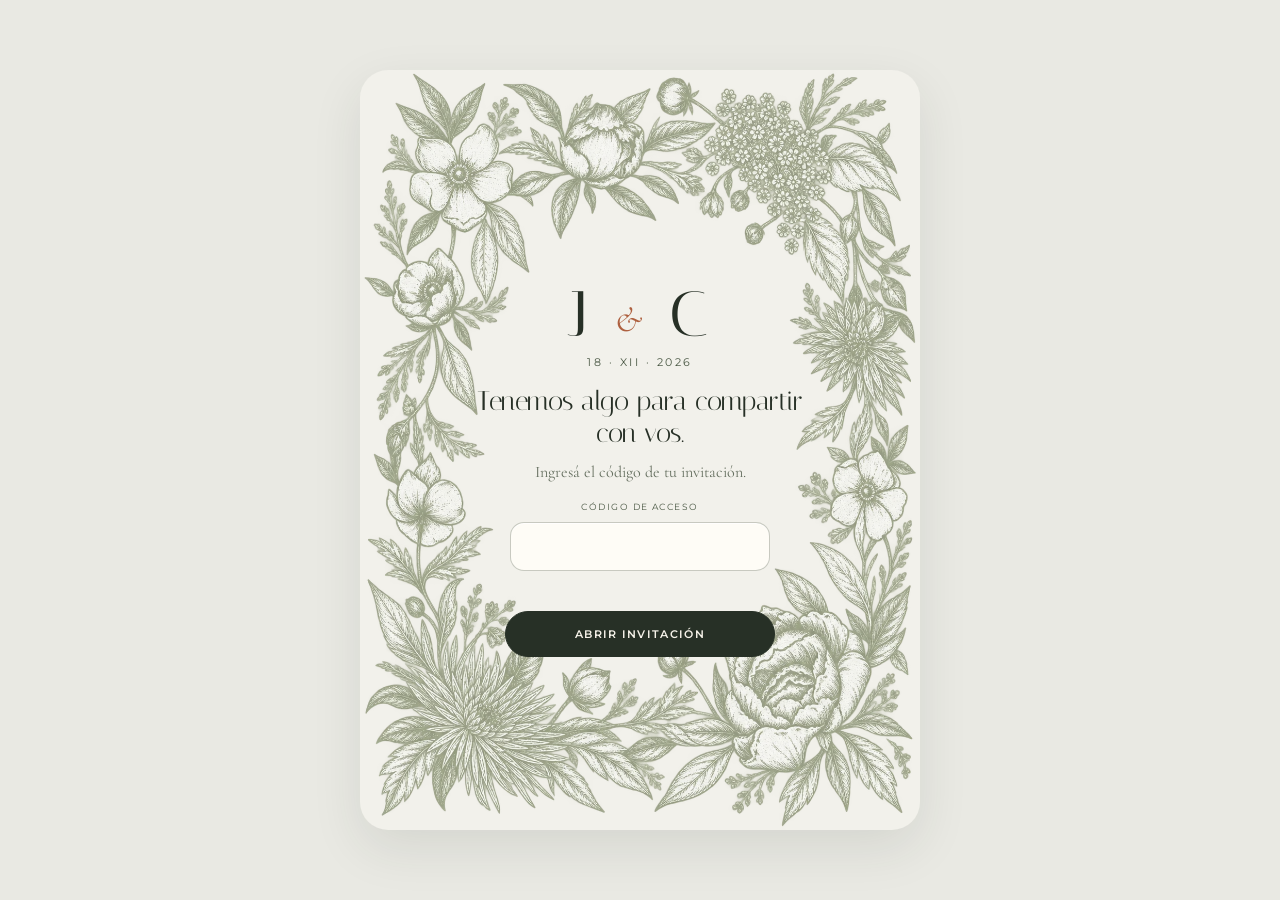
==== index.html @ aa89ef07 "Replace repeating card crop with scrolling botanical vines" ====
<!doctype html>
<html lang="es">
<head>
  <meta charset="utf-8">
  <meta name="viewport" content="width=device-width,initial-scale=1">
  <meta name="wedding-release" content="20260927-botanical-vine-1">
  <meta name="robots" content="noindex,nofollow,noarchive,nosnippet,noimageindex">
  <meta name="googlebot" content="noindex,nofollow,noarchive,nosnippet,noimageindex">
  <meta name="bingbot" content="noindex,nofollow,noarchive,nosnippet,noimageindex">
  <meta name="wedding-api" content="https://boda-api.13-140-183-198.sslip.io">
  <title>Julián & Carla — 18 de diciembre de 2026</title>
  <link rel="icon" href="data:image/svg+xml,%3Csvg xmlns='http://www.w3.org/2000/svg' viewBox='0 0 64 64'%3E%3Crect width='64' height='64' rx='16' fill='%23f4efe5'/%3E%3Ctext x='32' y='39' text-anchor='middle' font-size='24' fill='%2357674f'%3EJ%26C%3C/text%3E%3C/svg%3E">
  <meta property="og:title" content="Julián & Carla — 18 de diciembre de 2026">
  <meta property="og:description" content="Julián & Carla · 18 de diciembre de 2026 · Jujuy.">
  <link rel="preconnect" href="https://fonts.googleapis.com">
  <link rel="preconnect" href="https://fonts.gstatic.com" crossorigin>
  <link href="https://fonts.googleapis.com/css2?family=Italiana&family=Cormorant+Garamond:ital,wght@0,400;0,500;0,600;1,400;1,500&family=Montserrat:wght@500;600&display=swap" rel="stylesheet">
  <link rel="stylesheet" href="assets/styles.css?v=20260927-botanical-vine-1">
</head>
<body class="locked">
<div id="gate">
  <div class="gate-box card">
    <div class="gate-monogram" aria-hidden="true">J <span>&</span> C</div>
    <div class="eyebrow gate-date">18 · XII · 2026</div>
    <p class="gate-intro" data-site-copy="gate_intro">Tenemos algo para compartir con vos.</p>
    <p class="muted gate-help" data-site-copy="gate_help">Ingresá el código de tu invitación.</p>
    <form id="gateForm">
      <label class="gate-label" for="gateCode" data-site-copy="gate_label">Código de acceso</label>
      <input id="gateCode" class="field gate-code" inputmode="text" autocomplete="off" maxlength="12" aria-label="Código de acceso">
      <p id="gateError" class="gate-error" aria-live="polite"></p>
      <button class="btn primary gate-submit" type="submit" data-site-copy="gate_submit">Abrir invitación</button>
    </form>
    <button id="configRetry" class="btn hidden" type="button">Reintentar</button>
  </div>
</div>

<div id="site" class="hidden">
  <div class="frame"></div>
  <header class="hero wrap">
    <div class="eyebrow"><span id="heroLocation">San Pablo de Reyes · Jujuy</span> · <span>18 · XII · 2026</span></div>
    <h1 class="display">Julián <span class="amp">&</span> Carla</h1>
    <p class="muted" data-site-copy="hero_intro">Queremos compartir este día con vos.</p>
    <div class="countdown" id="countdown" aria-label="Cuenta regresiva">
      <div><strong id="cdDays">00</strong><span class="eyebrow" data-site-copy="countdown_days">Días</span></div>
      <div><strong id="cdHours">00</strong><span class="eyebrow" data-site-copy="countdown_hours">Hs</span></div>
      <div><strong id="cdMinutes">00</strong><span class="eyebrow" data-site-copy="countdown_minutes">Min</span></div>
      <div><strong id="cdSeconds">00</strong><span class="eyebrow" data-site-copy="countdown_seconds">Seg</span></div>
    </div>
    <div class="hero-actions">
      <a class="btn primary" href="#rsvp" data-site-copy="hero_confirm_btn">Confirmar asistencia</a>
      <a class="btn" href="#lugares" data-site-copy="hero_maps_btn">Horarios y mapas</a>
    </div>
  </header>

  <main>
    <section id="lugares">
      <div class="wrap">
        <div class="section-title">
          <div class="eyebrow" data-site-copy="places_eyebrow">Ceremonia & celebración</div>
          <h2 class="display" data-site-copy="places_title">El casamiento</h2>
          <p class="muted" data-site-copy="places_intro">Los dos lugares quedan muy cerca entre sí.</p>
        </div>
        <div class="event-grid">
          <article class="event card">
            <div class="eyebrow" data-site-copy="ceremony_eyebrow">I · Ceremonia</div>
            <div class="event-time" id="ceremonyTime">17:00</div>
            <h3 id="ceremonyTitle">Santa Misa de Casamiento</h3>
            <p id="ceremonyPlace">Iglesia San Pedro y San Pablo</p>
            <a class="muted small address-link celebrate-link" id="ceremonyAddress" target="_blank" rel="noopener" href="https://www.google.com/maps/dir/?api=1&destination=-24.14581,-65.39445">Carlos Figueroa · San Pablo de Reyes · Jujuy ↗</a>
            <div class="map">
              <iframe id="ceremonyMap" loading="lazy" referrerpolicy="no-referrer-when-downgrade" title="Mapa de la ceremonia"></iframe>
            </div>
            <div class="map-actions">
              <a id="ceremonyDirections" class="btn soft celebrate-link" target="_blank" rel="noopener" href="https://www.google.com/maps/dir/?api=1&destination=-24.14581,-65.39445" data-site-copy="maps_directions">Cómo llegar ↗</a>
            </div>
          </article>

          <article class="event card">
            <div class="eyebrow" data-site-copy="celebration_eyebrow">II · Celebración</div>
            <div class="event-time" id="celebrationTime">18:30</div>
            <h3 id="celebrationTitle">Recepción, cena & fiesta</h3>
            <p id="celebrationPlace">Quincho · San Pablo de Reyes</p>
            <a class="muted small address-link celebrate-link" id="celebrationAddress" target="_blank" rel="noopener" href="https://www.google.com/maps/dir/?api=1&destination=-24.14816,-65.39326">A unos 300 metros de la ceremonia · abrir ubicación ↗</a>
            <div class="map">
              <iframe id="celebrationMap" loading="lazy" referrerpolicy="no-referrer-when-downgrade" title="Mapa de la celebración"></iframe>
            </div>
            <div class="map-actions">
              <a id="celebrationDirections" class="btn soft celebrate-link" target="_blank" rel="noopener" href="https://www.google.com/maps/dir/?api=1&destination=-24.14816,-65.39326" data-site-copy="maps_directions">Cómo llegar ↗</a>
            </div>
          </article>
        </div>
      </div>
    </section>

    <section id="dress">
      <div class="narrow">
        <div class="section-title">
          <div class="eyebrow" data-site-copy="dress_eyebrow">Dress code</div>
          <h2 class="display" id="dressTitle">Estética Edén</h2>
        </div>
        <div class="note-box card">
          <p id="dressConcept"><em>Una gala fresca, sofisticada y luminosa, inspirada en la naturaleza al atardecer.</em></p>
          <p class="small muted" id="dressDetails">Formal elegante. No hace falta comprar de nuevo: un buen accesorio puede terminar de llevar el conjunto al tono de la noche.</p>
        </div>
      </div>
    </section>

    <section id="rsvp">
      <div class="narrow">
        <div class="section-title">
          <div class="eyebrow" data-site-copy="rsvp_eyebrow">R.S.V.P.</div>
          <h2 class="display" data-site-copy="rsvp_title">¿Nos acompañás?</h2>
          <p class="muted"><span data-site-copy="rsvp_deadline_intro"></span> <span id="rsvpDeadline"></span>.</p>
        </div>
        <form id="rsvpForm" class="rsvp-card card" novalidate>
          <div class="choice-grid">
            <label class="choice">
              <input type="radio" name="attendance" value="yes" checked>
              <strong data-site-copy="attendance_yes">Sí</strong><span class="eyebrow" data-site-copy="attendance_yes_label">Voy</span>
            </label>
            <label class="choice">
              <input type="radio" name="attendance" value="no">
              <strong data-site-copy="attendance_no">No</strong><span class="eyebrow" data-site-copy="attendance_no_label">No podré ir</span>
            </label>
          </div>

          <div class="form-row">
            <label class="label" for="fullName" data-site-copy="name_label">Nombre y apellido *</label>
            <input class="field" id="fullName" autocomplete="name" required>
          </div>
          <div class="form-grid form-row">
            <div><label class="label" for="phone" data-site-copy="phone_label">WhatsApp / teléfono</label><input class="field" id="phone" autocomplete="tel"></div>
            <div><label class="label" for="email" data-site-copy="email_label">Email</label><input class="field" id="email" type="email" autocomplete="email"></div>
          </div>

          <div id="attendingFields">
            <div class="form-grid form-row">
              <div>
                <label class="label" for="seats" id="seatsLabel">Lugares a reservar</label>
                <input class="field" id="seats" type="number" min="1" step="1" value="1" required inputmode="numeric">
                <div class="small muted" id="seatsHint" data-site-copy="seats_hint">La cantidad disponible se ajusta a tu invitación.</div>
              </div>
              <div>
                <label class="label" for="diet" data-site-copy="diet_label">Restricción alimentaria</label>
                <input class="field" id="diet" data-site-copy-placeholder="diet_placeholder" placeholder="Solo si hace falta">
              </div>
            </div>
            <div class="form-row">
              <label class="label" for="song" data-site-copy="song_label">Una canción que no puede faltar</label>
              <input class="field" id="song" data-site-copy-placeholder="song_placeholder" placeholder="Tema — artista (opcional)">
            </div>
          </div>

          <div id="declineMessage" class="note-box card hidden form-row">
            <p data-site-copy="decline_body">Gracias por avisarnos. Nos alegra que hayas pasado por acá y esperamos compartir muchas otras cosas con vos.</p>
            <p class="small muted" data-site-copy="decline_gift_note">Al marcar que no venís, no se genera ningún importe de tarjeta. La parte de regalos queda simplemente como una opción, por si en algún momento querés tener un gesto con nosotros.</p>
          </div>

          <div class="form-row">
            <label class="label" for="message" data-site-copy="message_label">Dedicatoria / nota</label>
            <textarea class="field" id="message" rows="2" data-site-copy-placeholder="message_placeholder" placeholder="Unas palabras, si querés"></textarea>
          </div>
          <button id="rsvpSubmit" class="btn primary" type="submit" style="width:100%;margin-top:22px" data-site-copy="submit_rsvp">Enviar confirmación</button>
          <div id="rsvpStatus" class="form-status hidden" role="status" aria-live="polite"></div>
        </form>
      </div>
    </section>

    <section id="regalos">
      <div class="narrow">
        <div class="section-title">
          <div class="eyebrow" data-site-copy="gift_eyebrow">Tarjeta & regalos</div>
          <h2 class="display" data-site-copy="gift_title">Celebrar con ustedes ya es mucho</h2>
          <p class="muted gift-intro" data-site-copy="gift_intro">Acá dejamos todo claro y simple para que cada uno elija con tranquilidad.</p>
        </div>
        <div class="gift-grid">
          <article id="ticketCard" class="gift-card card gift-card-ticket">
            <div class="eyebrow" data-site-copy="ticket_eyebrow">Si venís</div>
            <h3 class="display" style="font-size:2rem;margin:.4rem 0" data-site-copy="ticket_title">Tarjeta de la celebración</h3>
            <div class="price" id="ticketPrice"></div>
            <p class="muted small" id="ticketText"></p>
          </article>
          <article class="gift-card card gift-card-present">
            <div class="eyebrow" data-site-copy="present_eyebrow">Si querés tener un gesto</div>
            <h3 class="display" style="font-size:2rem;margin:.4rem 0" data-site-copy="present_title">Regalos</h3>
            <p data-site-copy="present_body">Nos va a alegrar cualquier regalo que nazca de vos: algo elegido, algo hecho por vos o simplemente unas palabras.</p>
            <p class="muted small" data-site-copy="present_transfer">Y si preferís ayudarnos con dinero para esta nueva etapa, también podés hacerlo por transferencia, con el monto que te resulte bien.</p>
          </article>
        </div>

        <article id="paymentCard" class="gift-card card hidden" style="margin-top:18px">
          <div class="eyebrow" data-site-copy="transfer_eyebrow">Datos para transferencia</div>
          <div class="bank-grid">
            <span data-site-copy="transfer_holder">Titular</span><strong id="bankHolder"></strong><span></span>
            <span data-site-copy="transfer_alias">Alias</span><strong id="bankAlias"></strong><button class="copy" type="button" data-copy="bankAlias" data-site-copy="copy_button">Copiar</button>
            <span data-site-copy="transfer_cbu">CBU/CVU</span><strong id="bankCbu"></strong><button class="copy" type="button" data-copy="bankCbu" data-site-copy="copy_button">Copiar</button>
          </div>
          <a id="mpLink" class="btn primary hidden" target="_blank" rel="noopener" style="margin-top:18px" data-site-copy="mercadopago_button">Mercado Pago ↗</a>
        </article>
      </div>
    </section>
    <section id="instagramSection" class="hidden instagram-section">
      <div class="wrap">
        <div class="section-title">
          <div class="eyebrow" data-site-copy="instagram_eyebrow">Instagram</div>
          <h2 class="display" id="instagramHeading" data-site-copy="instagram_title">Momentos de la boda</h2>
          <p class="muted" id="instagramIntro" data-site-copy="instagram_intro">Fotos y videos compartidos desde nuestro Instagram.</p>
        </div>
        <div id="instagramGrid" class="instagram-grid" aria-live="polite"></div>
        <div class="instagram-actions">
          <a id="instagramProfile" class="btn soft hidden" target="_blank" rel="noopener noreferrer" data-site-copy="instagram_button">Ver Instagram ↗</a>
        </div>
      </div>
    </section>
  </main>

  <footer class="wrap">
    <div class="display">Julián & Carla</div>
    <div class="eyebrow" data-site-copy="footer_date">18 de diciembre de 2026 · Jujuy</div>
  </footer>
</div>

<script src="assets/app.js?v=20260927-botanical-vine-1" defer></script>
<script src="assets/updates.js?v=20260927-botanical-vine-1" defer></script>
</body>
</html>
---- assets/styles.css ----
:root{
  --paper:#f6f2e9;--parchment:#efe9db;--ink:#273026;--olive:#4a5844;
  --sage:#7c8b6f;--clay:#ae603f;--line:#cbc3b2;--white:#fffdf8;
  --ok:#2f6b4e;--warn:#9a6a25;--danger:#9d4639
}
*{box-sizing:border-box}
html{scroll-behavior:smooth}
body{margin:0;background:var(--paper);color:var(--ink);font-family:"Cormorant Garamond",Georgia,serif;font-size:18px;line-height:1.5}
body.locked{overflow:hidden}
a{color:inherit}
img,iframe{max-width:100%}
button,input,select,textarea{font:inherit}
button{cursor:pointer}
.hidden{display:none!important}
.wrap{width:min(1120px,calc(100% - 32px));margin:auto}
.narrow{width:min(760px,calc(100% - 32px));margin:auto}
.eyebrow{font-family:Montserrat,Arial,sans-serif;text-transform:uppercase;letter-spacing:.24em;font-size:.66rem;color:var(--olive)}
.display{font-family:Italiana,Georgia,serif;font-weight:400}
.muted{color:#667060}
.small{font-size:.9rem}
.card{border:1px solid var(--line);background:rgba(255,255,255,.48);box-shadow:0 12px 38px rgba(39,48,38,.04)}
.btn{display:inline-flex;align-items:center;justify-content:center;gap:.45rem;min-height:46px;padding:.75rem 1rem;border:1px solid var(--ink);text-decoration:none;font-family:Montserrat,Arial,sans-serif;text-transform:uppercase;letter-spacing:.12em;font-size:.68rem;font-weight:600;background:transparent;color:var(--ink)}
.btn.primary{background:var(--ink);color:var(--paper)}
.btn.soft{border-color:var(--line);background:rgba(255,255,255,.55)}
.btn:focus-visible,.field:focus-visible{outline:3px solid rgba(124,139,111,.35);outline-offset:2px}
.field{width:100%;border:0;border-bottom:1px solid var(--line);background:transparent;padding:.72rem .15rem;color:var(--ink);outline:0}
.field.boxed{border:1px solid var(--line);background:white;padding:.62rem .7rem}
label.label{display:block;margin-bottom:.25rem;font-family:Montserrat,Arial,sans-serif;text-transform:uppercase;letter-spacing:.13em;font-size:.63rem;color:var(--olive)}
#gate{position:fixed;inset:0;z-index:1000;display:grid;place-items:center;background:radial-gradient(circle at 50% 18%,rgba(255,255,255,.95) 0,#f7f2e8 42%,#e9dfce 100%);padding:24px;overflow:hidden}
#gate:before,#gate:after,#site:before,#site:after{content:"";pointer-events:none;background:
  radial-gradient(ellipse 24px 54px at 30% 8%,rgba(74,88,68,.18) 0 42%,transparent 45%),
  radial-gradient(ellipse 28px 62px at 62% 20%,rgba(124,139,111,.18) 0 42%,transparent 45%),
  radial-gradient(ellipse 22px 50px at 32% 34%,rgba(74,88,68,.14) 0 42%,transparent 45%),
  radial-gradient(ellipse 30px 66px at 66% 48%,rgba(124,139,111,.17) 0 42%,transparent 45%),
  radial-gradient(ellipse 22px 52px at 30% 63%,rgba(74,88,68,.13) 0 42%,transparent 45%),
  radial-gradient(ellipse 27px 60px at 62% 78%,rgba(124,139,111,.16) 0 42%,transparent 45%),
  linear-gradient(80deg,transparent 48.5%,rgba(74,88,68,.18) 49%,rgba(74,88,68,.18) 50%,transparent 50.5%)}
#gate:before,#gate:after{position:absolute;width:170px;height:560px;opacity:.85}
#gate:before{left:-36px;top:-34px;transform:rotate(-8deg)}
#gate:after{right:-40px;bottom:-44px;transform:scaleX(-1) rotate(-7deg)}
#site{position:relative;isolation:isolate}
#site:before,#site:after{position:fixed;top:7vh;width:145px;height:78vh;z-index:0;opacity:.62}
#site:before{left:-38px;transform:rotate(-5deg)}
#site:after{right:-42px;transform:scaleX(-1) rotate(-5deg)}
#site>header,#site>main,#site>footer{position:relative;z-index:1}
.gate-box{position:relative;width:min(470px,100%);text-align:center;padding:48px 34px 38px;border-color:rgba(74,88,68,.22);background:rgba(255,253,248,.72);backdrop-filter:blur(10px);box-shadow:0 24px 70px rgba(39,48,38,.08)}
.gate-monogram{font-family:Italiana,Georgia,serif;font-size:clamp(2.8rem,10vw,4.7rem);line-height:1;letter-spacing:.04em;color:var(--ink);margin-bottom:14px}
.gate-monogram span{font-family:"Cormorant Garamond",serif;font-style:italic;color:var(--clay);font-size:.56em;vertical-align:.12em;margin:0 .08em}
.gate-date{margin-bottom:22px}
.gate-intro{font-family:Italiana,Georgia,serif;font-size:clamp(1.45rem,5vw,2rem);line-height:1.2;margin:0 auto 10px;max-width:340px}
.gate-help{margin:0 auto 26px;font-size:1rem}
.gate-label{display:block;margin:0 0 8px;font-family:Montserrat,Arial,sans-serif;text-transform:uppercase;letter-spacing:.16em;font-size:.58rem;color:var(--olive)}
.gate-code{display:block;margin:0 auto;max-width:260px;border:1px solid rgba(74,88,68,.3);background:rgba(255,255,255,.82);padding:.92rem 1rem;text-transform:uppercase;text-align:center;letter-spacing:.24em;font-family:Montserrat,Arial,sans-serif;font-size:1.05rem;border-radius:2px;box-shadow:inset 0 1px 0 rgba(255,255,255,.75)}
.gate-code::placeholder{color:#9a9f94;letter-spacing:.18em}
.gate-code:focus{border-color:var(--olive);background:#fffdf8;box-shadow:0 0 0 4px rgba(124,139,111,.12)}
.gate-error{min-height:1.5rem;margin:.6rem 0 .4rem;color:var(--clay);font-size:.85rem}
.gate-submit{min-width:200px;padding:.82rem 1.2rem}
.frame{position:fixed;inset:12px;border:1px solid var(--line);pointer-events:none;z-index:50}
.hero{padding:88px 0 68px;text-align:center}
.hero h1{font-size:clamp(4rem,15vw,9rem);line-height:.82;margin:30px 0 18px}
.hero .amp{font-family:"Cormorant Garamond",serif;font-style:italic;color:var(--clay);font-size:.5em}
.hero .meta{display:flex;justify-content:center;gap:12px;flex-wrap:wrap}
.countdown{display:flex;justify-content:center;margin:34px auto 0}
.countdown>div{min-width:86px;padding:0 20px;border-right:1px solid var(--line)}
.countdown>div:last-child{border:0}
.countdown strong{display:block;font-family:Italiana,serif;font-size:2.5rem;font-weight:400;line-height:1}
.hero-actions{display:flex;justify-content:center;gap:10px;flex-wrap:wrap;margin-top:32px}
section{padding:64px 0}
.section-title{text-align:center;margin-bottom:34px}
.section-title h2{font-size:clamp(2.5rem,8vw,4.5rem);line-height:1;margin:.2rem 0}
.event-grid{display:grid;grid-template-columns:1fr 1fr;gap:22px}
.event{padding:28px}
.event-time{font-family:Italiana,serif;font-size:4rem;line-height:1;margin:.5rem 0 1.1rem}
.event h3{font-family:Italiana,serif;font-size:2rem;font-weight:400;margin:.35rem 0}
.map{margin-top:20px;border:1px solid var(--line);overflow:hidden;background:#e8e3d9}
.map iframe{display:block;width:100%;height:245px;border:0}
.map-actions{display:flex;gap:8px;flex-wrap:wrap;margin-top:12px}
.note-box{padding:28px;text-align:center}
.note-box p{font-size:1.25rem;margin:.4rem 0}
.rsvp-card{padding:28px}
.choice-grid{display:grid;grid-template-columns:1fr 1fr;gap:12px}
.choice{border:1px solid var(--line);padding:18px;text-align:center;background:rgba(255,255,255,.38)}
.choice:has(input:checked){border-color:var(--ink);background:var(--parchment)}
.choice input{position:absolute;opacity:0;pointer-events:none}
.choice strong{display:block;font-family:Italiana,serif;font-size:2rem;font-weight:400}
.form-grid{display:grid;grid-template-columns:1fr 1fr;gap:18px}
.form-row{margin-top:18px}
.form-status{margin-top:14px;padding:12px 14px;border:1px solid var(--line);font-size:.95rem}
.form-status.ok{border-color:#8ab89e;background:#edf8f1;color:#28583f}
.form-status.err{border-color:#d6a096;background:#fff4f1;color:#7c352c}
.gift-intro{max-width:560px;margin:.7rem auto 0}
.gift-grid{display:grid;grid-template-columns:1fr 1fr;gap:18px}
.gift-card{position:relative;padding:30px;overflow:hidden}
.gift-card:before{content:"";position:absolute;left:0;right:0;top:0;height:3px;background:linear-gradient(90deg,var(--sage),transparent)}
.gift-card-present{background:linear-gradient(145deg,rgba(255,253,248,.78),rgba(239,233,219,.72))}
.gift-card-present p:first-of-type{font-size:1.18rem;line-height:1.45}
#seatsHint{margin-top:.45rem}
.price{font-family:Italiana,serif;font-size:3rem;color:var(--clay);line-height:1;margin:.5rem 0}
.bank-grid{display:grid;grid-template-columns:auto 1fr auto;gap:8px 12px;align-items:center;margin-top:16px}
.bank-grid span:nth-child(3n+1){font-family:Montserrat,sans-serif;text-transform:uppercase;letter-spacing:.12em;font-size:.58rem;color:var(--olive)}
.copy{border:0;background:transparent;border-bottom:1px solid var(--sage);font-family:Montserrat,sans-serif;text-transform:uppercase;letter-spacing:.08em;font-size:.58rem;color:var(--olive);padding:2px}
footer{text-align:center;padding:48px 0 88px}
footer .display{font-size:2.8rem}
.confetti-layer{position:fixed;inset:0;pointer-events:none;overflow:hidden;z-index:1200}
.confetti-piece{position:absolute;top:-8vh;width:7px;height:14px;border-radius:1px;opacity:.92;animation:fall var(--dur) cubic-bezier(.19,.74,.35,1) forwards;transform:rotate(var(--rot))}
@keyframes fall{to{transform:translate3d(var(--drift),110vh,0) rotate(calc(var(--rot) + 540deg));opacity:.15}}
@media(prefers-reduced-motion:reduce){html{scroll-behavior:auto}.confetti-layer{display:none}}
@media(max-width:760px){
  .frame{inset:6px}.hero{padding-top:72px}.event-grid,.gift-grid,.form-grid{grid-template-columns:1fr}
  .countdown>div{min-width:68px;padding:0 10px}.countdown strong{font-size:2rem}
  .event{padding:22px}.rsvp-card,.gift-card{padding:22px}
  #gate:before,#gate:after{width:96px;height:390px;opacity:.58}
  #gate:before{left:-34px;top:-12px}#gate:after{right:-36px;bottom:-18px}
  #site:before,#site:after{width:78px;height:64vh;opacity:.42}
  #site:before{left:-28px}#site:after{right:-30px}
}

.address-link{display:inline-block;margin-top:.15rem;text-decoration:underline;text-decoration-color:rgba(74,88,68,.32);text-underline-offset:.22em}
.address-link:hover{color:var(--ink);text-decoration-color:currentColor}

/* Editorial botanical pass — scenery scrolls with the invitation */
body{background:radial-gradient(circle at 18% 8%,rgba(124,139,111,.07),transparent 24rem),radial-gradient(circle at 88% 28%,rgba(174,96,63,.055),transparent 28rem),var(--paper)}
#site{overflow:hidden;background:linear-gradient(180deg,rgba(255,253,248,.18),transparent 16%,rgba(239,233,219,.18) 66%,transparent)}
#site:before,#site:after{position:absolute;top:90px;bottom:80px;width:160px;height:auto;z-index:0;opacity:.62;background-repeat:repeat-y;background-size:150px 590px}
#site:before{left:-34px;transform:rotate(-3deg)}#site:after{right:-38px;transform:scaleX(-1) rotate(-3deg)}
.hero{position:relative;min-height:78vh;display:flex;flex-direction:column;justify-content:center}
.hero:before{content:"J · C";position:absolute;inset:auto 0 50%;transform:translateY(50%);z-index:-1;font:400 clamp(8rem,28vw,22rem)/1 Italiana,Georgia,serif;letter-spacing:.02em;color:rgba(74,88,68,.035);white-space:nowrap;overflow:hidden}
.hero:after{content:"";width:72px;height:1px;background:var(--clay);opacity:.58;margin:30px auto 0}
main>section{position:relative}
main>section:nth-child(even){background:linear-gradient(90deg,transparent,rgba(255,253,248,.6) 16%,rgba(255,253,248,.6) 84%,transparent);border-block:1px solid rgba(203,195,178,.42)}
.section-title:after{content:"✦";display:block;margin:.9rem auto 0;color:var(--clay);font-size:.72rem;opacity:.62}
.card{border-radius:22px;box-shadow:0 18px 55px rgba(39,48,38,.065)}
.event,.gift-card,.rsvp-card,.note-box{transition:transform .25s ease,box-shadow .25s ease,border-color .25s ease}
.event:hover,.gift-card:hover{transform:translateY(-3px);box-shadow:0 24px 66px rgba(39,48,38,.095);border-color:rgba(74,88,68,.32)}
.event{background:linear-gradient(155deg,rgba(255,253,248,.78),rgba(239,233,219,.38))}
.event-time{color:var(--clay);text-shadow:0 1px 0 rgba(255,255,255,.7)}
.btn{border-radius:999px;transition:transform .2s ease,box-shadow .2s ease,background .2s ease}.btn:hover{transform:translateY(-1px);box-shadow:0 8px 20px rgba(39,48,38,.09)}
.gate-box{border-radius:26px}.gate-code{border-radius:14px}.choice{border-radius:16px}
@media(max-width:760px){#site:before,#site:after{width:86px;opacity:.40;background-size:82px 470px;top:110px;bottom:50px}.hero{min-height:72vh}.hero:before{font-size:clamp(7rem,42vw,12rem)}main>section:nth-child(even){background:rgba(255,253,248,.42)}}

.instagram-grid{display:grid;grid-template-columns:repeat(3,minmax(0,1fr));gap:14px}.instagram-card{position:relative;display:block;aspect-ratio:1;border-radius:22px;overflow:hidden;background:#eee}.instagram-card img{width:100%;height:100%;object-fit:cover;display:block}.instagram-badge{position:absolute;right:10px;top:10px;background:rgba(35,40,33,.78);color:#fff;padding:6px 9px;border-radius:999px}.instagram-actions{text-align:center;margin-top:18px}@media(max-width:720px){.instagram-grid{grid-template-columns:repeat(2,minmax(0,1fr));gap:10px}.instagram-card{border-radius:16px}}

.instagram-empty{grid-column:1/-1;text-align:center;padding:28px 22px;border-radius:22px}.instagram-empty strong{font-family:Italiana,serif;font-size:clamp(1.7rem,4vw,2.4rem);font-weight:400}.instagram-empty p{max-width:620px;margin:10px auto 0}

/* Botanical engraving: the invitation copy remains live, editable HTML. */
#gate{padding:12px;background:#e9e9e3;grid-template-columns:minmax(0,1fr)}
#gate:before,#gate:after{display:none}
.gate-box{
  isolation:isolate;display:flex;flex-direction:column;justify-content:center;
  width:min(560px,100%);max-width:100%;min-width:0;margin-inline:auto;height:min(760px,calc(100dvh - 24px));min-height:530px;
  padding:clamp(148px,22vh,188px) clamp(75px,8vw,110px) clamp(118px,17vh,148px);
  border:0;border-radius:28px;background:#f2f1eb;backdrop-filter:none;
  box-shadow:0 18px 50px rgba(39,48,38,.10)
}
.gate-box:before{
  content:"";position:absolute;inset:0;z-index:-1;pointer-events:none;opacity:.58;
  background:url("botanical-frame.webp") center/100% 100% no-repeat
}
.gate-monogram{font-size:clamp(2.4rem,8vw,4rem);margin-bottom:8px}
.gate-date{margin-bottom:14px}
.gate-intro{font-size:clamp(1.25rem,4vw,1.7rem)}
.gate-help{margin-bottom:16px}
.gate-submit{min-width:0;width:min(100%,270px);margin-inline:auto}
.gate-code{width:100%;padding:.7rem .45rem;background:rgba(255,253,248,.9)}
.frame{inset:8px;border:1px solid rgba(74,88,68,.32);border-radius:18px}
#site:before,#site:after{
  position:absolute;top:0;bottom:0;height:auto;width:clamp(82px,18vw,190px);
  opacity:.32;background-image:url("botanical-vine.webp");
  background-repeat:repeat-y;background-size:300px 450px;
  mask-image:linear-gradient(to right,#000 0%,#000 65%,transparent 100%)
}
#site:before{left:0;background-position:left top;transform:none}
#site:after{right:0;background-position:left top;transform:scaleX(-1)}
@media(max-width:760px){
  .gate-box{padding-left:23%;padding-right:23%;min-height:510px}
  .gate-monogram{font-size:clamp(2.2rem,9vw,3.2rem)}
  .gate-intro{font-size:clamp(1.08rem,4.2vw,1.4rem)}
  .gate-help{font-size:.88rem}
  .gate-code{font-size:.92rem}
  .gate-submit{font-size:.6rem;letter-spacing:.06em}
  #site:before,#site:after{width:100px;opacity:.24;background-size:170px 255px}
}
@media(max-height:640px){
  #gate{overflow:auto;align-items:start}
  .gate-box{height:auto;min-height:620px;margin:auto;padding-top:140px;padding-bottom:120px}
}
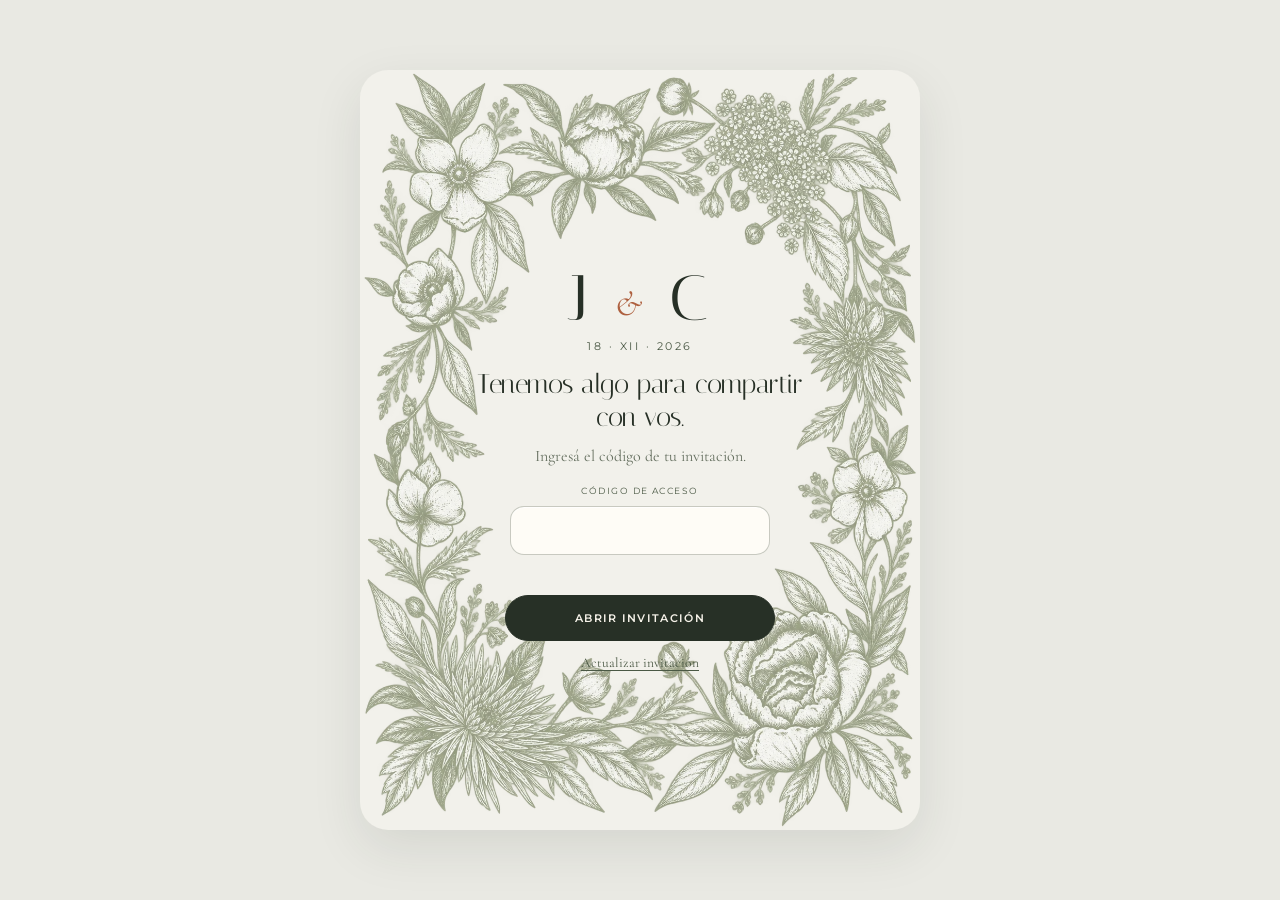
==== commit 57791c1b: "Fix BODA entry with restricted storage and recover stale invitation links" ====
--- a/index.html
+++ b/index.html
@@ -3,7 +3,7 @@
 <head>
   <meta charset="utf-8">
   <meta name="viewport" content="width=device-width,initial-scale=1">
-  <meta name="wedding-release" content="20260927-botanical-vine-1">
+  <meta name="wedding-release" content="20260927-access-1">
   <meta name="robots" content="noindex,nofollow,noarchive,nosnippet,noimageindex">
   <meta name="googlebot" content="noindex,nofollow,noarchive,nosnippet,noimageindex">
   <meta name="bingbot" content="noindex,nofollow,noarchive,nosnippet,noimageindex">
@@ -15,7 +15,7 @@
   <link rel="preconnect" href="https://fonts.googleapis.com">
   <link rel="preconnect" href="https://fonts.gstatic.com" crossorigin>
   <link href="https://fonts.googleapis.com/css2?family=Italiana&family=Cormorant+Garamond:ital,wght@0,400;0,500;0,600;1,400;1,500&family=Montserrat:wght@500;600&display=swap" rel="stylesheet">
-  <link rel="stylesheet" href="assets/styles.css?v=20260927-botanical-vine-1">
+  <link rel="stylesheet" href="assets/styles.css?v=20260927-access-1">
 </head>
 <body class="locked">
 <div id="gate">
@@ -31,6 +31,7 @@
       <button class="btn primary gate-submit" type="submit" data-site-copy="gate_submit">Abrir invitación</button>
     </form>
     <button id="configRetry" class="btn hidden" type="button">Reintentar</button>
+    <a class="gate-refresh" href="/actualizar.html">Actualizar invitación</a>
   </div>
 </div>
 
@@ -220,7 +221,7 @@
   </footer>
 </div>
 
-<script src="assets/app.js?v=20260927-botanical-vine-1" defer></script>
-<script src="assets/updates.js?v=20260927-botanical-vine-1" defer></script>
+<script src="assets/app.js?v=20260927-access-1" defer></script>
+<script src="assets/updates.js?v=20260927-access-1" defer></script>
 </body>
 </html>
--- a/assets/styles.css
+++ b/assets/styles.css
@@ -161,6 +161,7 @@
 .gate-intro{font-size:clamp(1.25rem,4vw,1.7rem)}
 .gate-help{margin-bottom:16px}
 .gate-submit{min-width:0;width:min(100%,270px);margin-inline:auto}
+.gate-refresh{display:block;margin:12px auto 0;font-size:.85rem;text-underline-offset:.2em;color:var(--olive)}
 .gate-code{width:100%;padding:.7rem .45rem;background:rgba(255,253,248,.9)}
 .frame{inset:8px;border:1px solid rgba(74,88,68,.32);border-radius:18px}
 #site:before,#site:after{
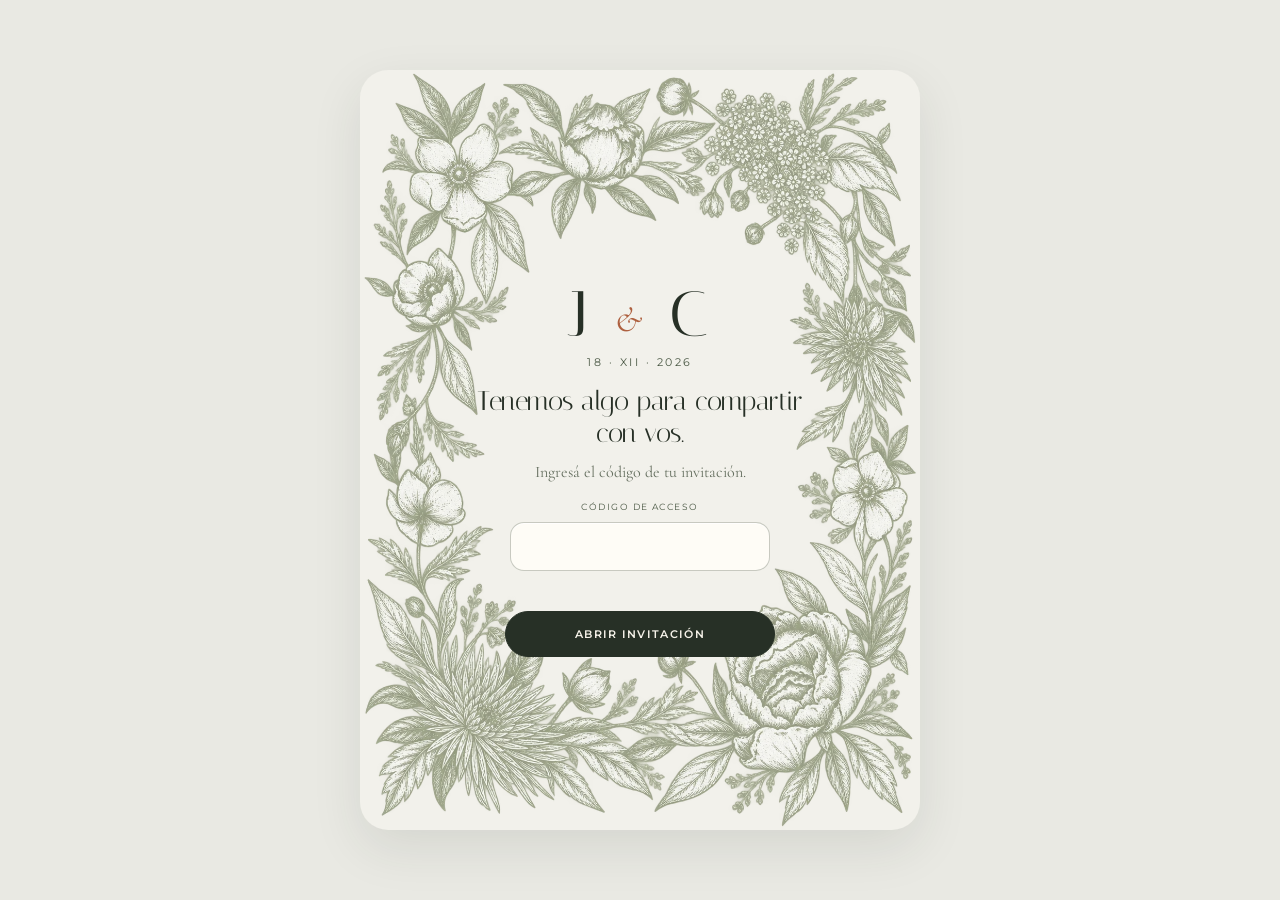
==== commit 59cde9d4: "Automatically resume accepted BODA access after connection recovery" ====
--- a/index.html
+++ b/index.html
@@ -3,7 +3,7 @@
 <head>
   <meta charset="utf-8">
   <meta name="viewport" content="width=device-width,initial-scale=1">
-  <meta name="wedding-release" content="20260927-access-1">
+  <meta name="wedding-release" content="20260927-access-2">
   <meta name="robots" content="noindex,nofollow,noarchive,nosnippet,noimageindex">
   <meta name="googlebot" content="noindex,nofollow,noarchive,nosnippet,noimageindex">
   <meta name="bingbot" content="noindex,nofollow,noarchive,nosnippet,noimageindex">
@@ -15,7 +15,7 @@
   <link rel="preconnect" href="https://fonts.googleapis.com">
   <link rel="preconnect" href="https://fonts.gstatic.com" crossorigin>
   <link href="https://fonts.googleapis.com/css2?family=Italiana&family=Cormorant+Garamond:ital,wght@0,400;0,500;0,600;1,400;1,500&family=Montserrat:wght@500;600&display=swap" rel="stylesheet">
-  <link rel="stylesheet" href="assets/styles.css?v=20260927-access-1">
+  <link rel="stylesheet" href="assets/styles.css?v=20260927-access-2">
 </head>
 <body class="locked">
 <div id="gate">
@@ -31,7 +31,6 @@
       <button class="btn primary gate-submit" type="submit" data-site-copy="gate_submit">Abrir invitación</button>
     </form>
     <button id="configRetry" class="btn hidden" type="button">Reintentar</button>
-    <a class="gate-refresh" href="/actualizar.html">Actualizar invitación</a>
   </div>
 </div>
 
@@ -221,7 +220,7 @@
   </footer>
 </div>
 
-<script src="assets/app.js?v=20260927-access-1" defer></script>
-<script src="assets/updates.js?v=20260927-access-1" defer></script>
+<script src="assets/app.js?v=20260927-access-2" defer></script>
+<script src="assets/updates.js?v=20260927-access-2" defer></script>
 </body>
 </html>
--- a/assets/styles.css
+++ b/assets/styles.css
@@ -161,7 +161,6 @@
 .gate-intro{font-size:clamp(1.25rem,4vw,1.7rem)}
 .gate-help{margin-bottom:16px}
 .gate-submit{min-width:0;width:min(100%,270px);margin-inline:auto}
-.gate-refresh{display:block;margin:12px auto 0;font-size:.85rem;text-underline-offset:.2em;color:var(--olive)}
 .gate-code{width:100%;padding:.7rem .45rem;background:rgba(255,253,248,.9)}
 .frame{inset:8px;border:1px solid rgba(74,88,68,.32);border-radius:18px}
 #site:before,#site:after{
